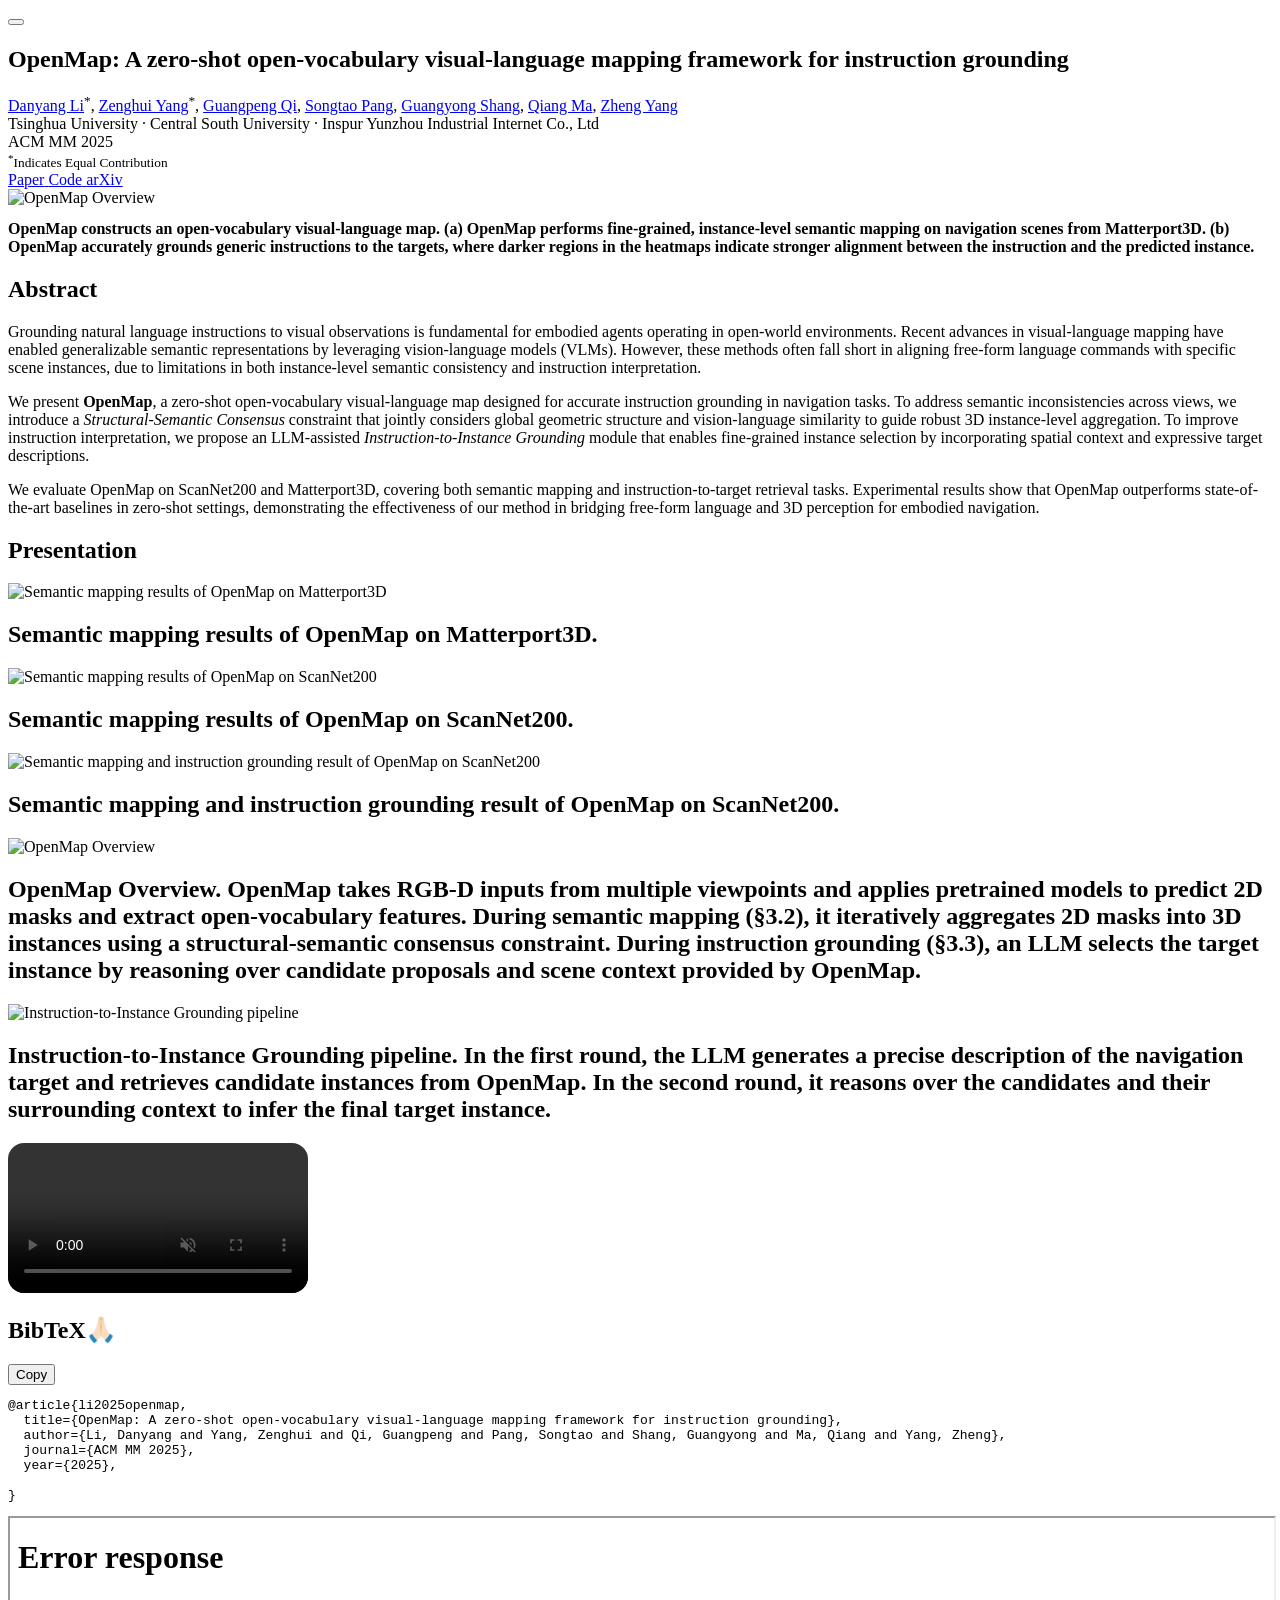
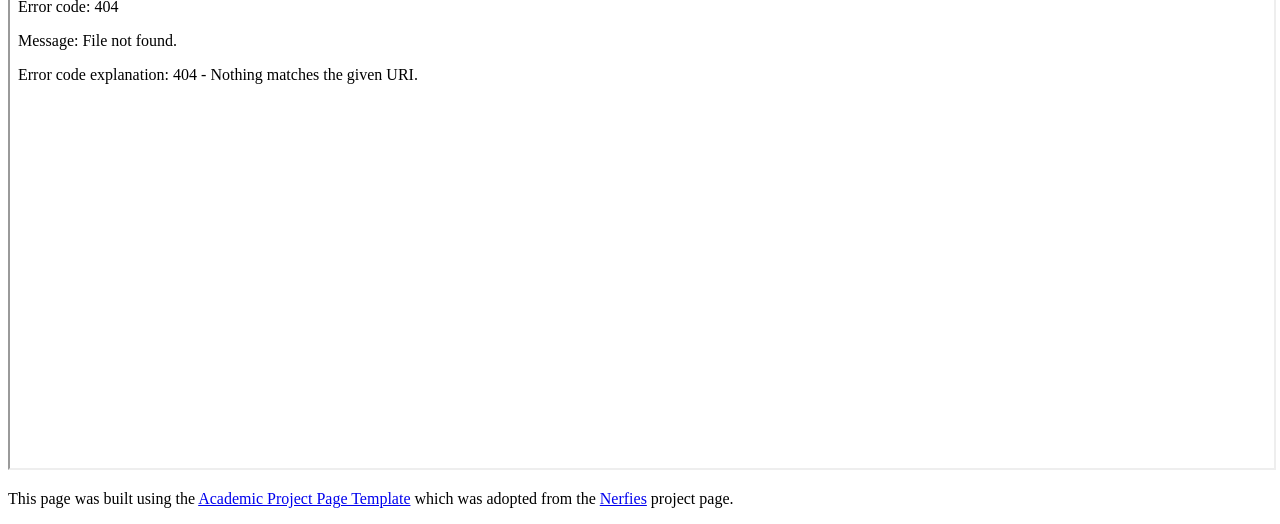
==== index.html @ 3f7e37b2 "alter corresponding author" ====
<!DOCTYPE html>
<html lang="en">
<head>
  <meta charset="utf-8">
  <meta name="viewport" content="width=device-width, initial-scale=1">
  
  <!-- Primary Meta Tags -->
  <meta name="title" content="OpenMap: A zero-shot open-vocabulary visual-language mapping framework for instruction grounding">
  <meta name="description" content="OpenMap is a zero-shot open-vocabulary visual-language mapping framework that aligns free-form instructions to 3D scene instances for embodied navigation.">
  <meta name="keywords" content="open-vocabulary mapping, instruction grounding, vision-language models, 3D perception, semantic mapping, ScanNet, Matterport3D, zero-shot">
  <meta name="author" content="Danyang Li, Zenghui Yang, Guangpeng Qi, Songtao Pang, Guangyong Shang, Qiang Ma, Zheng Yang">
  <meta name="robots" content="index, follow">
  <meta name="language" content="English">
  
  <!-- Open Graph / Facebook -->
  <meta property="og:type" content="article">
  <meta property="og:site_name" content="OpenMap">
  <meta property="og:title" content="OpenMap: A zero-shot open-vocabulary visual-language mapping framework for instruction grounding">
  <meta property="og:description" content="OpenMap is a zero-shot open-vocabulary visual-language mapping framework that aligns free-form instructions to 3D scene instances for embodied navigation.">
  <meta property="og:url" content="https://arxiv.org/abs/2508.01723">
  <meta property="og:image" content="static/images/intro.png">
  <meta property="og:image:width" content="1200">
  <meta property="og:image:height" content="630">
  <meta property="og:image:alt" content="OpenMap - Research Preview">
  <meta property="article:published_time" content="2025-10-27T00:00:00.000Z">
  <meta property="article:author" content="Danyang Li, Zenghui Yang">
  <meta property="article:section" content="Research">
  <meta property="article:tag" content="open-vocabulary mapping">
  <meta property="article:tag" content="instruction grounding">

  <!-- Twitter -->
  <meta name="twitter:card" content="summary_large_image">
  <meta name="twitter:site" content="@">
  <meta name="twitter:creator" content="@">
  <meta name="twitter:title" content="OpenMap: A zero-shot open-vocabulary visual-language mapping framework for instruction grounding">
  <meta name="twitter:description" content="OpenMap is a zero-shot open-vocabulary visual-language mapping framework that aligns free-form instructions to 3D scene instances for embodied navigation.">
  <meta name="twitter:image" content="static/images/intro.png">
  <meta name="twitter:image:alt" content="OpenMap - Research Preview">

  <!-- Academic/Research Specific -->
  <meta name="citation_title" content="OpenMap: A zero-shot open-vocabulary visual-language mapping framework for instruction grounding">
  <meta name="citation_author" content="Li, Danyang">
  <meta name="citation_author" content="Yang, Zenghui">
  <meta name="citation_author" content="Qi, Guangpeng">
  <meta name="citation_author" content="Pang, Songtao">
  <meta name="citation_author" content="Shang, Guangyong">
  <meta name="citation_author" content="Ma, Qiang">
  <meta name="citation_author" content="Yang, Zheng">
  <meta name="citation_publication_date" content="2025">
  <meta name="citation_conference_title" content="ACM MM 2025">
  <meta name="citation_pdf_url" content="https://arxiv.org/pdf/2508.01723.pdf">
  
  <!-- Additional SEO -->
  <meta name="theme-color" content="#2563eb">
  <meta name="msapplication-TileColor" content="#2563eb">
  <meta name="apple-mobile-web-app-capable" content="yes">
  <meta name="apple-mobile-web-app-status-bar-style" content="default">
  
  <!-- Preconnect for performance -->
  <link rel="preconnect" href="https://fonts.googleapis.com">
  <link rel="preconnect" href="https://fonts.gstatic.com" crossorigin>
  <link rel="preconnect" href="https://ajax.googleapis.com">
  <link rel="preconnect" href="https://documentcloud.adobe.com">
  <link rel="preconnect" href="https://cdn.jsdelivr.net">


  <title>OpenMap: A zero-shot open-vocabulary visual-language mapping framework for instruction grounding | Academic Research</title>
  
  <!-- Favicon and App Icons -->
  <link rel="icon" type="image/x-icon" href="static/images/favicon.ico">
  <link rel="apple-touch-icon" href="static/images/favicon.ico">
  
  <!-- Critical CSS - Load synchronously -->
  <link rel="stylesheet" href="static/css/bulma.min.css">
  <link rel="stylesheet" href="static/css/index.css">
  
  <!-- Non-critical CSS - Load asynchronously -->
  <link rel="preload" href="static/css/bulma-carousel.min.css" as="style" onload="this.onload=null;this.rel='stylesheet'">
  <link rel="preload" href="static/css/bulma-slider.min.css" as="style" onload="this.onload=null;this.rel='stylesheet'">
  <link rel="preload" href="static/css/fontawesome.all.min.css" as="style" onload="this.onload=null;this.rel='stylesheet'">
  <link rel="preload" href="https://cdn.jsdelivr.net/gh/jpswalsh/academicons@1/css/academicons.min.css" as="style" onload="this.onload=null;this.rel='stylesheet'">
  
  <!-- Fallback for browsers that don't support preload -->
  <noscript>
    <link rel="stylesheet" href="static/css/bulma-carousel.min.css">
    <link rel="stylesheet" href="static/css/bulma-slider.min.css">
    <link rel="stylesheet" href="static/css/fontawesome.all.min.css">
    <link rel="stylesheet" href="https://cdn.jsdelivr.net/gh/jpswalsh/academicons@1/css/academicons.min.css">
  </noscript>
  
  <!-- Fonts - Optimized loading -->
  <link href="https://fonts.googleapis.com/css2?family=Inter:wght@400;500;600;700;800&display=swap" rel="stylesheet">
  
  <!-- Defer non-critical JavaScript -->
  <script defer src="https://ajax.googleapis.com/ajax/libs/jquery/3.5.1/jquery.min.js"></script>
  <script defer src="https://documentcloud.adobe.com/view-sdk/main.js"></script>
  <script defer src="static/js/fontawesome.all.min.js"></script>
  <script defer src="static/js/bulma-carousel.min.js"></script>
  <script defer src="static/js/bulma-slider.min.js"></script>
  <script defer src="static/js/index.js"></script>
  
  <!-- Structured Data for Academic Papers -->
  <script type="application/ld+json">
  {
    "@context": "https://schema.org",
    "@type": "ScholarlyArticle",
    "headline": "OpenMap: A zero-shot open-vocabulary visual-language mapping framework for instruction grounding",
    "description": "OpenMap is a zero-shot open-vocabulary visual-language mapping framework that aligns free-form instructions to 3D scene instances for embodied navigation.",
    "author": [
      {
        "@type": "Person",
        "name": "Danyang Li",
        "affiliation": {
          "@type": "Organization",
          "name": "School of Software, Tsinghua University"
        }
      },
      {
        "@type": "Person",
        "name": "Zenghui Yang",
        "affiliation": {
          "@type": "Organization",
          "name": "School of Computer Science and Engineering, Central South University"
        }
      },
      {
        "@type": "Person",
        "name": "Guangpeng Qi",
        "affiliation": {
          "@type": "Organization",
          "name": "Inspur Yunzhou Industrial Internet Co., Ltd"
        }
      },
      {
        "@type": "Person",
        "name": "Songtao Pang",
        "affiliation": {
          "@type": "Organization",
          "name": "Inspur Yunzhou Industrial Internet Co., Ltd"
        }
      },
      {
        "@type": "Person",
        "name": "Guangyong Shang",
        "affiliation": {
          "@type": "Organization",
          "name": "Inspur Yunzhou Industrial Internet Co., Ltd"
        }
      },
      {
        "@type": "Person",
        "name": "Qiang Ma",
        "affiliation": {
          "@type": "Organization",
          "name": "Tsinghua University"
        }
      },
      {
        "@type": "Person",
        "name": "Zheng Yang",
        "affiliation": {
          "@type": "Organization",
          "name": "School of Software, Tsinghua University"
        }
      }
    ],
    "datePublished": "2025-10-27",
    "publisher": {
      "@type": "Organization",
      "name": "ACM MM 2025"
    },
    "url": "https://arxiv.org/abs/2508.01723",
    "image": "static/images/intro.png",
    "keywords": ["open-vocabulary mapping", "instruction grounding", "vision-language models", "3D perception", "semantic mapping", "ScanNet", "Matterport3D", "zero-shot"],
    "abstract": "Grounding natural language instructions to visual observations is fundamental for embodied agents operating in open-world environments. Recent advances in visual-language mapping have enabled generalizable semantic representations by leveraging vision-language models (VLMs). However, these methods often fall short in aligning free-form language commands with specific scene instances, due to limitations in both instance-level semantic consistency and instruction interpretation. We present OpenMap, a zero-shot open-vocabulary visual-language map designed for accurate instruction grounding in navigation tasks. To address semantic inconsistencies across views, we introduce a Structural-Semantic Consensus constraint that jointly considers global geometric structure and vision-language similarity to guide robust 3D instance-level aggregation. To improve instruction interpretation, we propose an LLM-assisted Instruction-to-Instance Grounding module that enables fine-grained instance selection by incorporating spatial context and expressive target descriptions. We evaluate OpenMap on ScanNet200 and Matterport3D, covering both semantic mapping and instruction-to-target retrieval tasks. Experimental results show that OpenMap outperforms state-of-the-art baselines in zero-shot settings, demonstrating the effectiveness of our method in bridging free-form language and 3D perception for embodied navigation.",
    "citation": "Li, D.; Yang, Z.; Qi, G.; Pang, S.; Shang, G.; Ma, Q.; Yang, Z. OpenMap: A zero-shot open-vocabulary visual-language mapping framework for instruction grounding. arXiv:2508.01723, 2025.",
    "isAccessibleForFree": true,
    "license": "https://creativecommons.org/licenses/by/4.0/",
    "mainEntity": {
      "@type": "WebPage",
      "@id": "https://github.com/openmap-project/openmap"
    },
    "about": [
      {
        "@type": "Thing",
        "name": "Instruction Grounding"
      },
      {
        "@type": "Thing", 
        "name": "Open-Vocabulary Mapping"
      }
    ]
  }
  </script>
  
  <!-- Website/Organization Structured Data -->
  <script type="application/ld+json">
  {
    "@context": "https://schema.org",
    "@type": "Organization",
    "name": "INSTITUTION_OR_LAB_NAME",
    "url": "https://YOUR_INSTITUTION_WEBSITE.com",
    "logo": "https://YOUR_DOMAIN.com/static/images/favicon.ico",
    "sameAs": [
      "https://twitter.com/YOUR_TWITTER_HANDLE",
      "https://github.com/YOUR_GITHUB_USERNAME"
    ]
  }
  </script>
</head>
<body>


  <!-- Scroll to Top Button -->
  <button class="scroll-to-top" onclick="scrollToTop()" title="Scroll to top" aria-label="Scroll to top">
    <i class="fas fa-chevron-up"></i>
  </button>


  <main id="main-content">
  <section class="hero">
    <div class="hero-body info-part">
      <div class="container is-max-desktop">
        <div class="columns is-centered">
          <div class="column has-text-centered">
            <!-- Paper title -->
            <h1 class="title is-1 publication-title">OpenMap: A zero-shot open-vocabulary visual-language mapping framework for instruction grounding</h1>
            <div class="is-size-5 publication-authors">
              <!-- Authors -->
              <span class="author-block"><a href="mailto:lidanyang1919@gmail.com" target="_blank">Danyang Li</a><sup>*</sup>,</span>
              <span class="author-block"><a href="mailto:zenghuiyang36@gmail.com" target="_blank">Zenghui Yang</a><sup>*</sup>,</span>
              <span class="author-block"><a href="mailto:qigp@inspur.com" target="_blank">Guangpeng Qi</a>,</span>
              <span class="author-block"><a href="mailto:pangst@inspur.com" target="_blank">Songtao Pang</a>,</span>
              <span class="author-block"><a href="mailto:shangguangyong@inspur.com" target="_blank">Guangyong Shang</a>,</span>
              <span class="author-block"><a href="mailto:tsinghuamq@gmail.com" target="_blank">Qiang Ma</a>,</span>
              <span class="author-block"><a href="mailto:hmilyyz@gmail.com" target="_blank">Zheng Yang</a></span>
                  </div>

                  <div class="is-size-5 publication-authors">
                    <!-- Affiliations and notes -->
                    <span class="author-block Affiliation">Tsinghua University · Central South University · Inspur Yunzhou Industrial Internet Co., Ltd<br>ACM MM 2025</span>
                    <span class="eql-cntrb"><small><br><sup>*</sup>Indicates Equal Contribution</small></span>
                  </div>

                  <div class="column has-text-centered">
                    <div class="publication-links">
                      <span class="link-block">
                        <a href="https://arxiv.org/pdf/2508.01723.pdf" target="_blank"
                        class="external-link button is-normal is-rounded is-dark">
                        <span class="icon">
                          <i class="fas fa-file-pdf"></i>
                        </span>
                        <span>Paper</span>
                      </a>
                    </span>
                    <!-- 
                    <span class="link-block">
                      <a href="static/pdfs/supplementary_material.pdf" target="_blank"
                      class="external-link button is-normal is-rounded is-dark">
                      <span class="icon">
                        <i class="fas fa-file-pdf"></i>
                      </span>
                      <span>Supplementary</span>
                    </a>
                  </span> 
                  -->

                  <span class="link-block">
                    <a href="https://github.com/openmap-project/openmap" target="_blank"
                    class="external-link button is-normal is-rounded is-dark">
                    <span class="icon">
                      <i class="fab fa-github"></i>
                    </span>
                    <span>Code</span>
                  </a>
                </span>

                <span class="link-block">
                  <a href="https://arxiv.org/abs/2508.01723" target="_blank"
                  class="external-link button is-normal is-rounded is-dark">
                  <span class="icon">
                    <i class="ai ai-arxiv"></i>
                  </span>
                  <span>arXiv</span>
                </a>
              </span>
            </div>
          </div>
        </div>
      </div>
    </div>
  </div>
</section>


<!-- Teaser image-->
<section class="hero teaser">
  <div class="container is-max-desktop">
    <div class="hero-body">
      <img src="static/images/intro.png" alt="OpenMap Overview" >
      <h2 class="subtitle" style="font-size:16px; font-weight: 800px;">
        <strong>OpenMap constructs an open-vocabulary visual-language map.</strong> (a) OpenMap performs fine-grained, instance-level semantic mapping on navigation scenes from Matterport3D. (b) OpenMap accurately grounds generic instructions to the targets, where darker regions in the heatmaps indicate stronger alignment between the instruction and the predicted instance.
      </h2>
    </div>
  </div>
</section>
<!-- End teaser image -->

<!-- Paper abstract -->
<section class="section hero is-light">
  <div class="container is-max-desktop">
    <div class="columns is-centered has-text-centered">
      <div class="column is-four-fifths">
        <h2 class="title is-3">Abstract</h2>
        <div class="content has-text-justified">
          <p>
            Grounding natural language instructions to visual observations is fundamental for embodied agents operating in open-world environments. Recent advances in visual-language mapping have enabled generalizable semantic representations by leveraging vision-language models (VLMs). However, these methods often fall short in aligning free-form language commands with specific scene instances, due to limitations in both instance-level semantic consistency and instruction interpretation.
          </p>
          <p>
            We present <strong>OpenMap</strong>, a zero-shot open-vocabulary visual-language map designed for accurate instruction grounding in navigation tasks. To address semantic inconsistencies across views, we introduce a <em>Structural-Semantic Consensus</em> constraint that jointly considers global geometric structure and vision-language similarity to guide robust 3D instance-level aggregation. To improve instruction interpretation, we propose an LLM-assisted <em>Instruction-to-Instance Grounding</em> module that enables fine-grained instance selection by incorporating spatial context and expressive target descriptions.
          </p>
          <p>
            We evaluate OpenMap on ScanNet200 and Matterport3D, covering both semantic mapping and instruction-to-target retrieval tasks. Experimental results show that OpenMap outperforms state-of-the-art baselines in zero-shot settings, demonstrating the effectiveness of our method in bridging free-form language and 3D perception for embodied navigation.
          </p>
        </div>
      </div>
    </div>
  </div>
</section>
<!-- End paper abstract -->



<!-- Image carousel -->
<section class="hero is-small ">
  <div class="hero-body">
    <div class="container">
      <!-- <h2 class="title is-3 has-text-centered">Presentation</h2> -->
      <h2 class="title is-3 has-text-centered">Presentation</h2>
      <div id="results-carousel" class="carousel results-carousel">
       <div class="item">
        <img src="static/images/result-matterport3d.png" alt="Semantic mapping results of OpenMap on Matterport3D" loading="lazy"/>
        <h2 class="subtitle has-text-centered">
          Semantic mapping results of OpenMap on Matterport3D.
        </h2>
      </div>
      <div class="item">
        <img src="static/images/result-scannet.png" alt="Semantic mapping results of OpenMap on ScanNet200" loading="lazy"/>
        <h2 class="subtitle has-text-centered">
          Semantic mapping results of OpenMap on ScanNet200.
        </h2>
      </div>
      <div class="item">
        <img src="static/images/retrival_ScanNet.png" alt="Semantic mapping and instruction grounding result of OpenMap on ScanNet200" loading="lazy"/>
        <h2 class="subtitle has-text-centered">
          Semantic mapping and instruction grounding result of OpenMap on ScanNet200.
        </h2>
     </div>
     <div class="item">
      <img src="static/images/Mapping.png" alt="OpenMap Overview" loading="lazy"/>
      <h2 class="subtitle has-text-centered">
        OpenMap Overview. OpenMap takes RGB-D inputs from multiple viewpoints and applies pretrained models to predict 2D masks and extract open-vocabulary features. During semantic mapping (§3.2), it iteratively aggregates 2D masks into 3D instances using a structural-semantic consensus constraint. During instruction grounding (§3.3), an LLM selects the target instance by reasoning over candidate proposals and scene context provided by OpenMap.
      </h2>
    </div>
    <div class="item">
      <img src="static/images/LLM.png" alt="Instruction-to-Instance Grounding pipeline" loading="lazy"/>
      <h2 class="subtitle has-text-centered">
        Instruction-to-Instance Grounding pipeline. In the first round, the LLM generates a precise description of the navigation target and retrieves candidate instances from OpenMap. In the second round, it reasons over the candidates and their surrounding context to infer the final target instance.
      </h2>
    </div>
  </div>
</div>
</div>
</section>
<!-- End image carousel -->


<!-- Demo video -->
<section class="hero is-small is-light">
  <div class="hero-body">
    <div class="container">
      <!-- Paper video. -->
      
      <div class="columns is-centered has-text-centered">
        <div class="column is-four-fifths">
          
          <div class="publication-video">
            <video poster="" id="tree" autoplay controls muted loop height="100%" style="border-radius: 16px;" preload="metadata">
              <source src="static/videos/demo.mp4" type="video/mp4">
              Your browser does not support the video tag.
            </video>
          </div>
        </div>
      </div>
    </div>
  </div>
</section>
<!-- End demo video -->




<!--BibTex citation -->
  <section class="section" id="BibTeX">
    <div class="container is-max-desktop content">
      <div class="bibtex-header">
        <h2 class="title">BibTeX🙏🏻</h2>
        <button class="copy-bibtex-btn" onclick="copyBibTeX()" title="Copy BibTeX to clipboard">
          <i class="fas fa-copy"></i>
          <span class="copy-text">Copy</span>
        </button>
      </div>
      <pre id="bibtex-code"><code>@article{li2025openmap,
  title={OpenMap: A zero-shot open-vocabulary visual-language mapping framework for instruction grounding},
  author={Li, Danyang and Yang, Zenghui and Qi, Guangpeng and Pang, Songtao and Shang, Guangyong and Ma, Qiang and Yang, Zheng},
  journal={ACM MM 2025},
  year={2025},
  <!-- url={https://github.com/openmap-project/openmap} -->
}</code></pre>
    </div>
</section>
<!--End BibTex citation -->

<!-- Paper poster -->
<section class="hero is-small is-light">
  <div class="hero-body">
    <div class="container">
      <!-- <h2 class="title">Poster</h2> -->

      <!-- TODO: Replace with your poster PDF -->
      <iframe  src="static/pdfs/OpenMap.pdf" width="100%" height="550">
          </iframe>
        
      </div>
    </div>
  </section>
<!--End paper poster -->

  <footer class="footer">
  <div class="container">
    <div class="columns is-centered">
      <div class="column is-8">
        <div class="content has-text-centered" style="font-family: Noto Sans;">

          <p>
            This page was built using the <a href="https://github.com/eliahuhorwitz/Academic-project-page-template" target="_blank">Academic Project Page Template</a> which was adopted from the <a href="https://nerfies.github.io" target="_blank">Nerfies</a> project page.
          </p>

        </div>
      </div>
    </div>
  </div>
</footer>

<!-- Statcounter tracking code -->
  
<!-- You can add a tracker to track page visits by creating an account at statcounter.com -->

    <!-- End of Statcounter Code -->

  </body>
  </html>
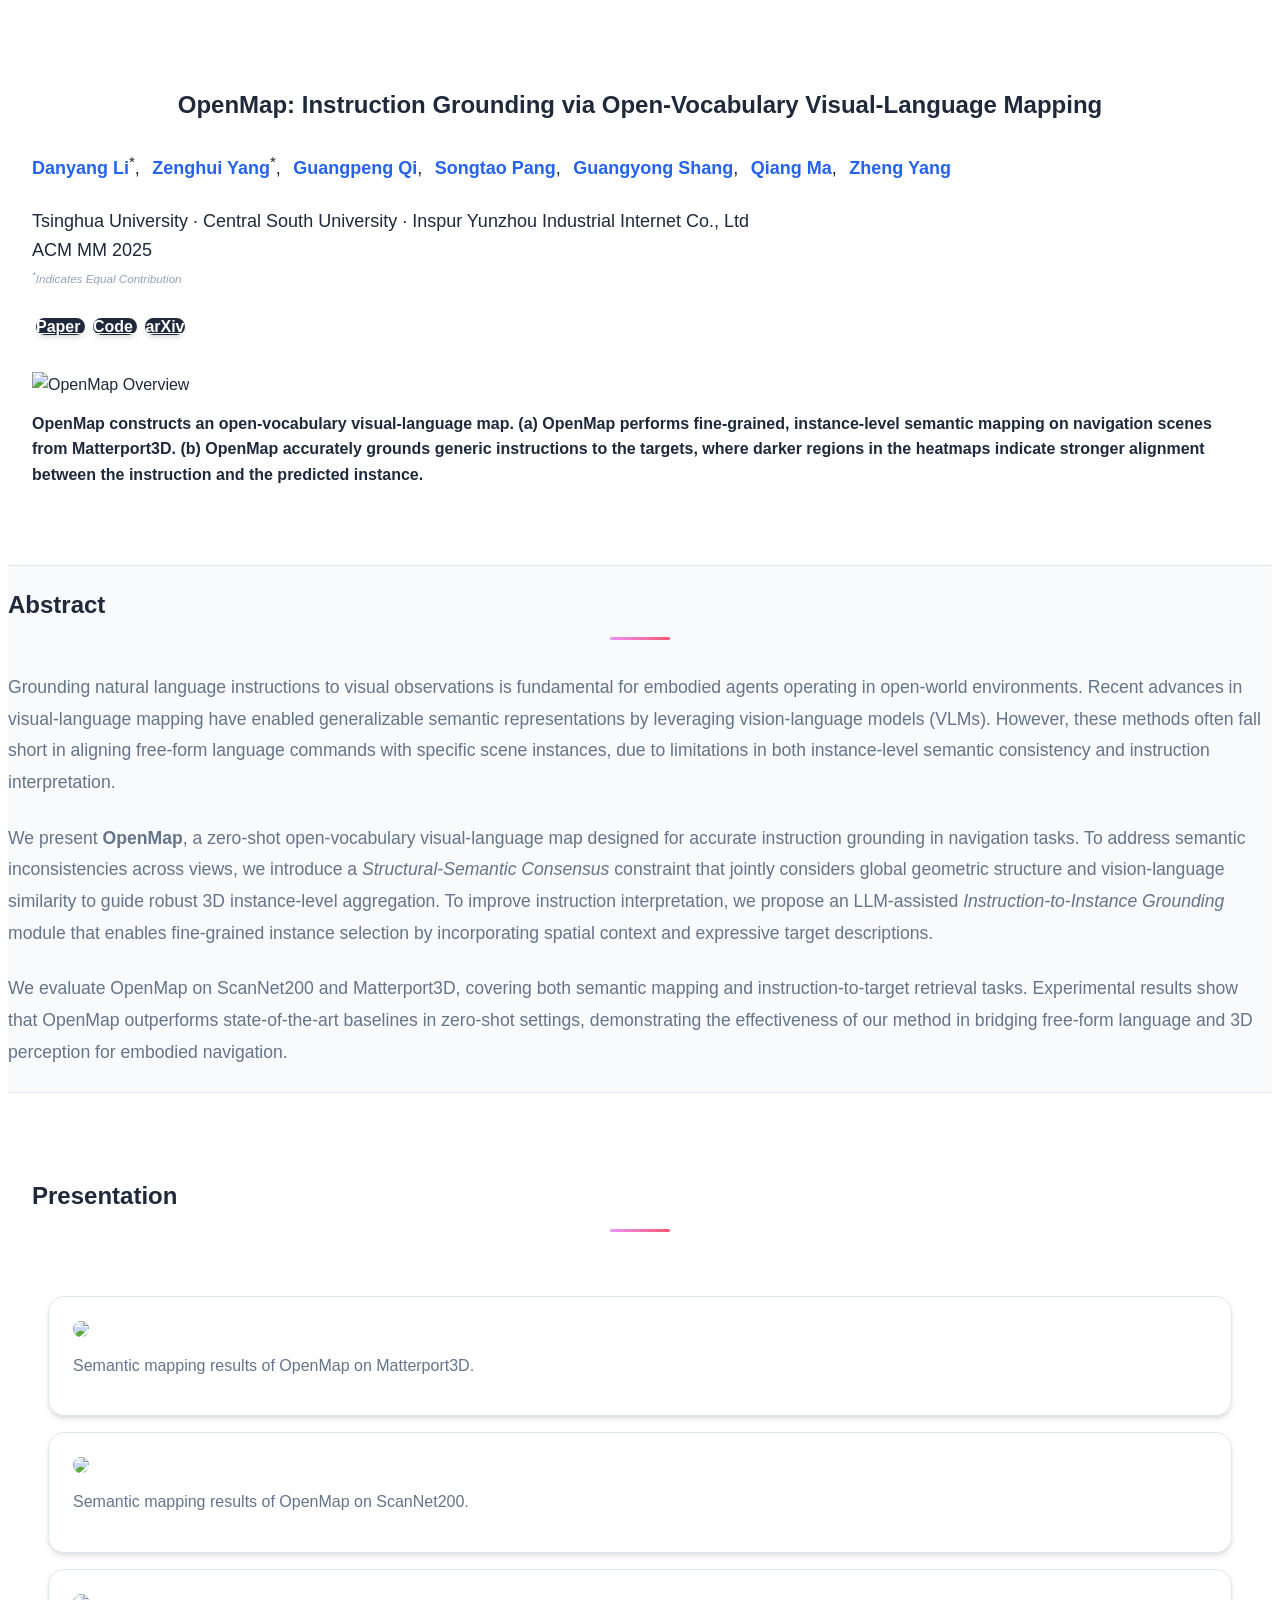
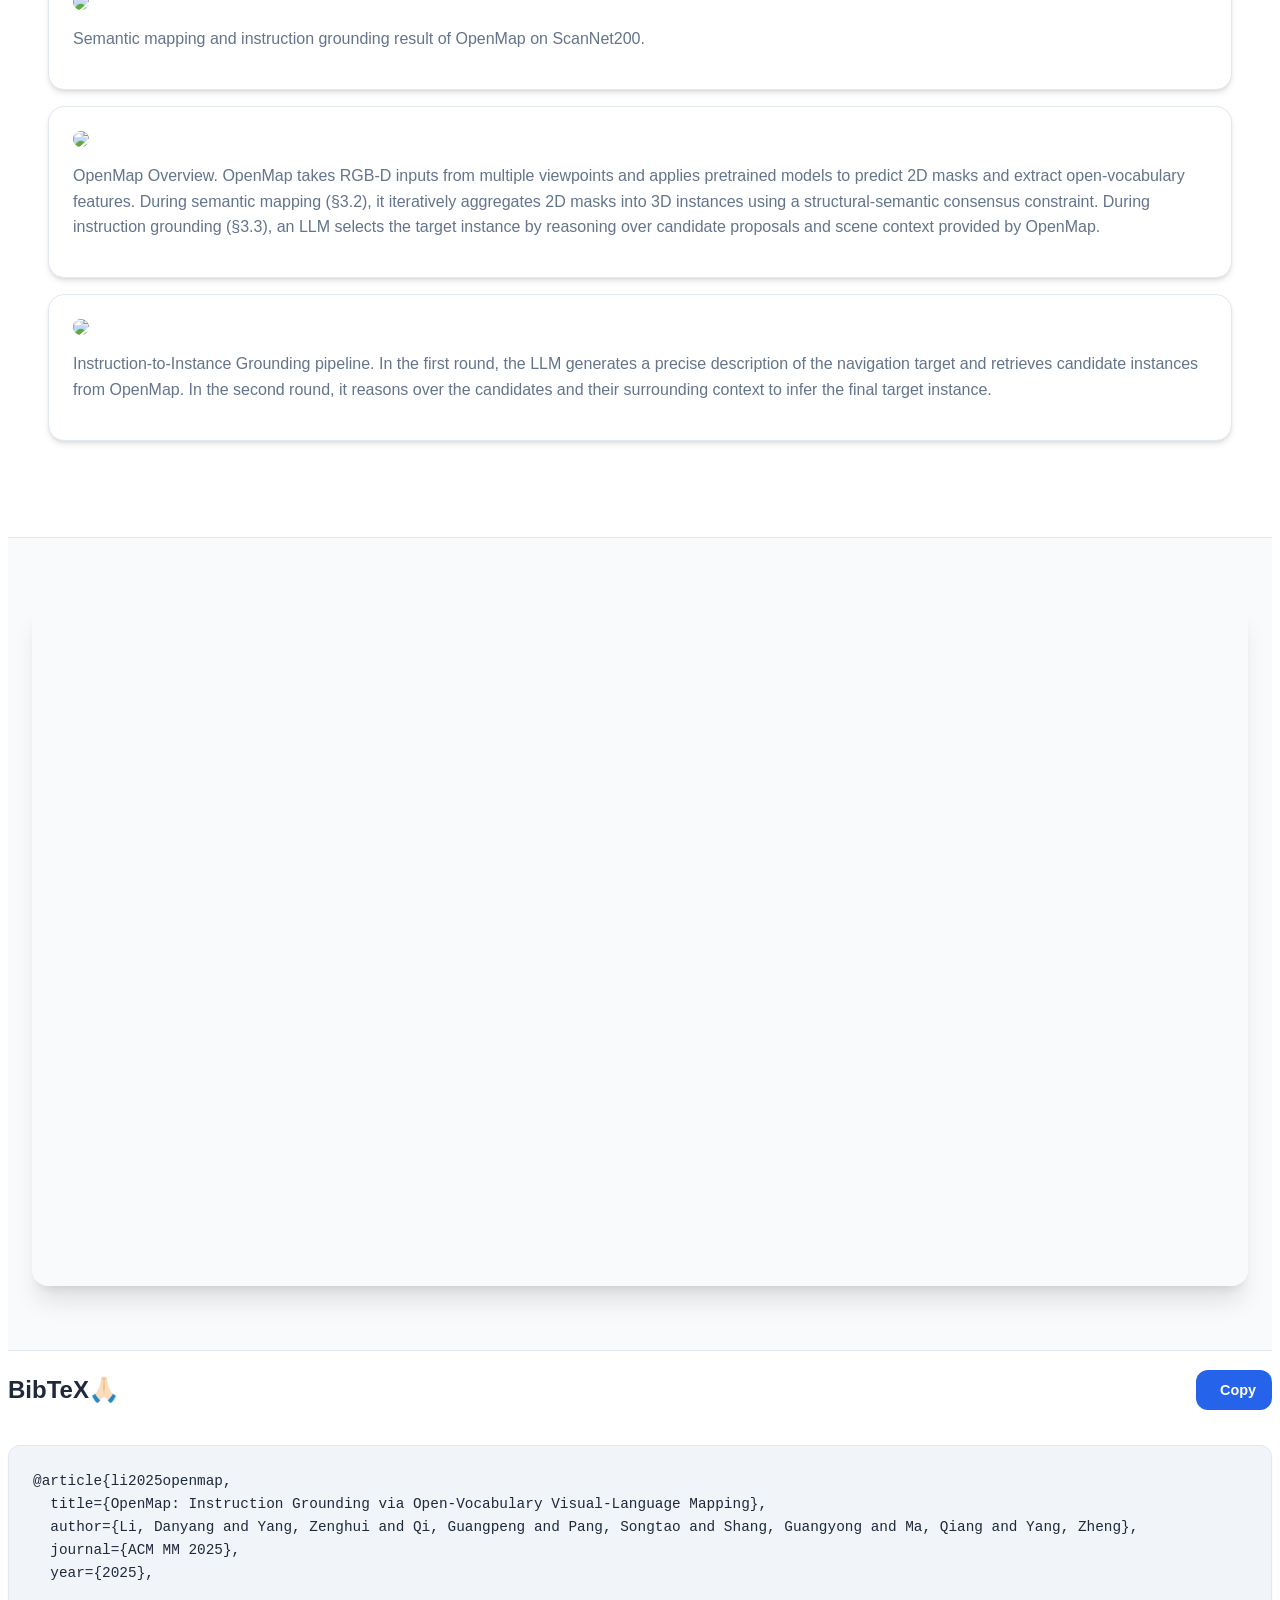
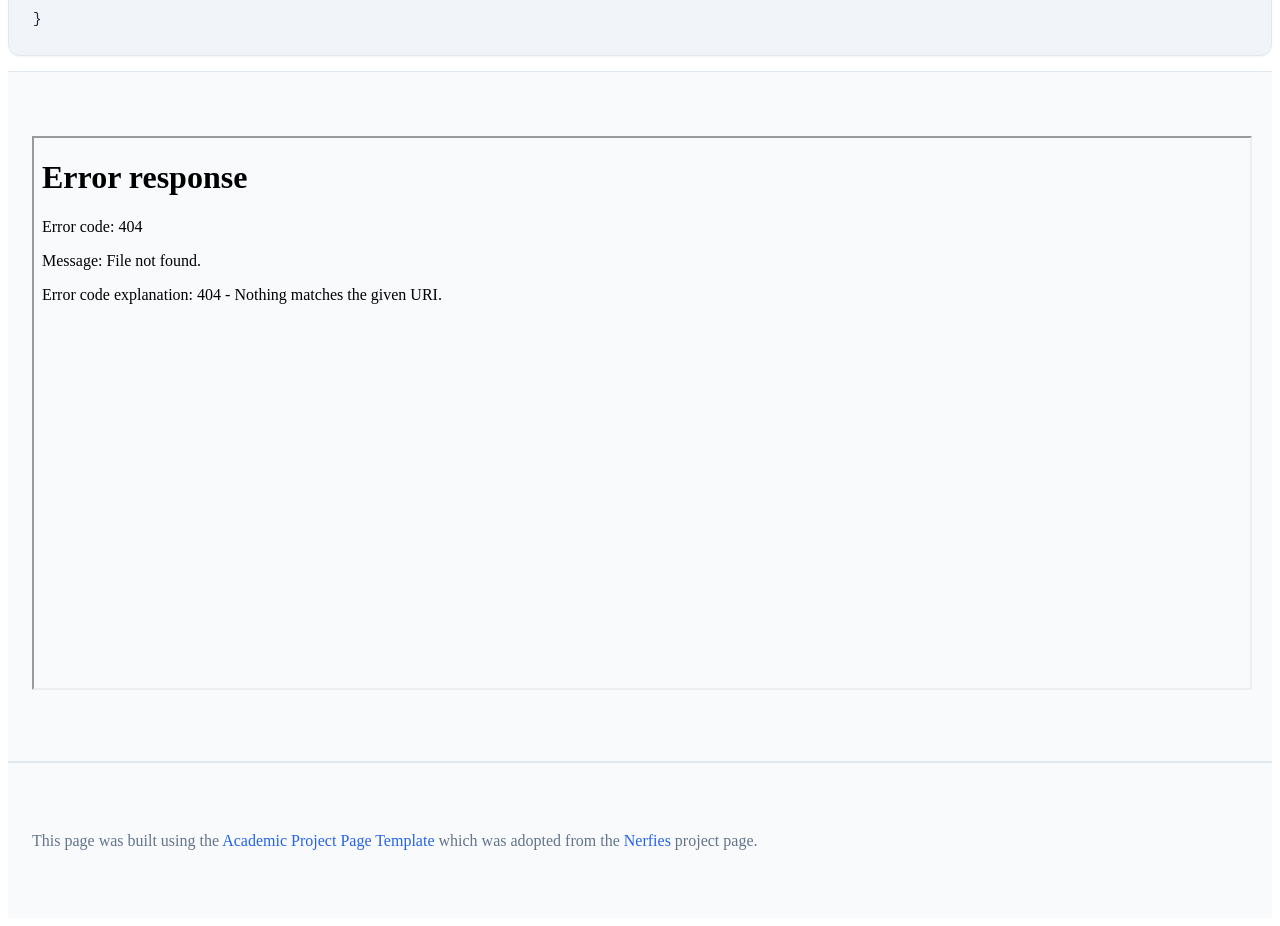
==== commit d7ecd01a: "alter title" ====
--- a/index.html
+++ b/index.html
@@ -5,7 +5,7 @@
   <meta name="viewport" content="width=device-width, initial-scale=1">
   
   <!-- Primary Meta Tags -->
-  <meta name="title" content="OpenMap: A zero-shot open-vocabulary visual-language mapping framework for instruction grounding">
+  <meta name="title" content="OpenMap: Instruction Grounding via Open-Vocabulary Visual-Language Mapping">
   <meta name="description" content="OpenMap is a zero-shot open-vocabulary visual-language mapping framework that aligns free-form instructions to 3D scene instances for embodied navigation.">
   <meta name="keywords" content="open-vocabulary mapping, instruction grounding, vision-language models, 3D perception, semantic mapping, ScanNet, Matterport3D, zero-shot">
   <meta name="author" content="Danyang Li, Zenghui Yang, Guangpeng Qi, Songtao Pang, Guangyong Shang, Qiang Ma, Zheng Yang">
@@ -15,7 +15,7 @@
   <!-- Open Graph / Facebook -->
   <meta property="og:type" content="article">
   <meta property="og:site_name" content="OpenMap">
-  <meta property="og:title" content="OpenMap: A zero-shot open-vocabulary visual-language mapping framework for instruction grounding">
+  <meta property="og:title" content="OpenMap: Instruction Grounding via Open-Vocabulary Visual-Language Mapping">
   <meta property="og:description" content="OpenMap is a zero-shot open-vocabulary visual-language mapping framework that aligns free-form instructions to 3D scene instances for embodied navigation.">
   <meta property="og:url" content="https://arxiv.org/abs/2508.01723">
   <meta property="og:image" content="static/images/intro.png">
@@ -32,13 +32,13 @@
   <meta name="twitter:card" content="summary_large_image">
   <meta name="twitter:site" content="@">
   <meta name="twitter:creator" content="@">
-  <meta name="twitter:title" content="OpenMap: A zero-shot open-vocabulary visual-language mapping framework for instruction grounding">
+  <meta name="twitter:title" content="OpenMap: Instruction Grounding via Open-Vocabulary Visual-Language Mapping">
   <meta name="twitter:description" content="OpenMap is a zero-shot open-vocabulary visual-language mapping framework that aligns free-form instructions to 3D scene instances for embodied navigation.">
   <meta name="twitter:image" content="static/images/intro.png">
   <meta name="twitter:image:alt" content="OpenMap - Research Preview">
 
   <!-- Academic/Research Specific -->
-  <meta name="citation_title" content="OpenMap: A zero-shot open-vocabulary visual-language mapping framework for instruction grounding">
+  <meta name="citation_title" content="OpenMap: Instruction Grounding via Open-Vocabulary Visual-Language Mapping">
   <meta name="citation_author" content="Li, Danyang">
   <meta name="citation_author" content="Yang, Zenghui">
   <meta name="citation_author" content="Qi, Guangpeng">
@@ -64,7 +64,7 @@
   <link rel="preconnect" href="https://cdn.jsdelivr.net">
 
 
-  <title>OpenMap: A zero-shot open-vocabulary visual-language mapping framework for instruction grounding | Academic Research</title>
+  <title>OpenMap: Instruction Grounding via Open-Vocabulary Visual-Language Mapping | Academic Research</title>
   
   <!-- Favicon and App Icons -->
   <link rel="icon" type="image/x-icon" href="static/images/favicon.ico">
@@ -104,7 +104,7 @@
   {
     "@context": "https://schema.org",
     "@type": "ScholarlyArticle",
-    "headline": "OpenMap: A zero-shot open-vocabulary visual-language mapping framework for instruction grounding",
+    "headline": "OpenMap: Instruction Grounding via Open-Vocabulary Visual-Language Mapping",
     "description": "OpenMap is a zero-shot open-vocabulary visual-language mapping framework that aligns free-form instructions to 3D scene instances for embodied navigation.",
     "author": [
       {
@@ -173,7 +173,7 @@
     "image": "static/images/intro.png",
     "keywords": ["open-vocabulary mapping", "instruction grounding", "vision-language models", "3D perception", "semantic mapping", "ScanNet", "Matterport3D", "zero-shot"],
     "abstract": "Grounding natural language instructions to visual observations is fundamental for embodied agents operating in open-world environments. Recent advances in visual-language mapping have enabled generalizable semantic representations by leveraging vision-language models (VLMs). However, these methods often fall short in aligning free-form language commands with specific scene instances, due to limitations in both instance-level semantic consistency and instruction interpretation. We present OpenMap, a zero-shot open-vocabulary visual-language map designed for accurate instruction grounding in navigation tasks. To address semantic inconsistencies across views, we introduce a Structural-Semantic Consensus constraint that jointly considers global geometric structure and vision-language similarity to guide robust 3D instance-level aggregation. To improve instruction interpretation, we propose an LLM-assisted Instruction-to-Instance Grounding module that enables fine-grained instance selection by incorporating spatial context and expressive target descriptions. We evaluate OpenMap on ScanNet200 and Matterport3D, covering both semantic mapping and instruction-to-target retrieval tasks. Experimental results show that OpenMap outperforms state-of-the-art baselines in zero-shot settings, demonstrating the effectiveness of our method in bridging free-form language and 3D perception for embodied navigation.",
-    "citation": "Li, D.; Yang, Z.; Qi, G.; Pang, S.; Shang, G.; Ma, Q.; Yang, Z. OpenMap: A zero-shot open-vocabulary visual-language mapping framework for instruction grounding. arXiv:2508.01723, 2025.",
+    "citation": "Li, D.; Yang, Z.; Qi, G.; Pang, S.; Shang, G.; Ma, Q.; Yang, Z. OpenMap: Instruction Grounding via Open-Vocabulary Visual-Language Mapping. arXiv:2508.01723, 2025.",
     "isAccessibleForFree": true,
     "license": "https://creativecommons.org/licenses/by/4.0/",
     "mainEntity": {
@@ -224,7 +224,7 @@
         <div class="columns is-centered">
           <div class="column has-text-centered">
             <!-- Paper title -->
-            <h1 class="title is-1 publication-title">OpenMap: A zero-shot open-vocabulary visual-language mapping framework for instruction grounding</h1>
+            <h1 class="title is-1 publication-title">OpenMap: Instruction Grounding via Open-Vocabulary Visual-Language Mapping</h1>
             <div class="is-size-5 publication-authors">
               <!-- Authors -->
               <span class="author-block"><a href="mailto:lidanyang1919@gmail.com" target="_blank">Danyang Li</a><sup>*</sup>,</span>
@@ -411,7 +411,7 @@
         </button>
       </div>
       <pre id="bibtex-code"><code>@article{li2025openmap,
-  title={OpenMap: A zero-shot open-vocabulary visual-language mapping framework for instruction grounding},
+  title={OpenMap: Instruction Grounding via Open-Vocabulary Visual-Language Mapping},
   author={Li, Danyang and Yang, Zenghui and Qi, Guangpeng and Pang, Songtao and Shang, Guangyong and Ma, Qiang and Yang, Zheng},
   journal={ACM MM 2025},
   year={2025},
--- a/static/css/index.css
+++ b/static/css/index.css
@@ -0,0 +1,790 @@
+/* Modern CSS Variables for consistent theming */
+:root {
+  --primary-color: #2563eb;
+  --primary-hover: #1d4ed8;
+  --secondary-color: #64748b;
+  --accent-color: #0ea5e9;
+  --text-primary: #1e293b;
+  --text-secondary: #64748b;
+  --text-light: #94a3b8;
+  --background-primary: #ffffff;
+  --background-secondary: #f8fafc;
+  --background-accent: #f1f5f9;
+  --border-color: #e2e8f0;
+  --shadow-sm: 0 1px 2px 0 rgb(0 0 0 / 0.05);
+  --shadow-md: 0 4px 6px -1px rgb(0 0 0 / 0.1), 0 2px 4px -2px rgb(0 0 0 / 0.1);
+  --shadow-lg: 0 10px 15px -3px rgb(0 0 0 / 0.1), 0 4px 6px -4px rgb(0 0 0 / 0.1);
+  --shadow-xl: 0 20px 25px -5px rgb(0 0 0 / 0.1), 0 8px 10px -6px rgb(0 0 0 / 0.1);
+  --gradient-primary: linear-gradient(135deg, #667eea 0%, #764ba2 100%);
+  --gradient-accent: linear-gradient(135deg, #f093fb 0%, #f5576c 100%);
+  --gradient-subtle: linear-gradient(135deg, #ffecd2 0%, #fcb69f 100%);
+  --border-radius: 12px;
+  --border-radius-lg: 16px;
+  --transition: all 0.3s cubic-bezier(0.4, 0, 0.2, 1);
+}
+
+/* Smooth scrolling for better UX */
+html {
+  scroll-behavior: smooth;
+}
+
+body {
+  font-family: 'Google Sans', 'Segoe UI', -apple-system, BlinkMacSystemFont, sans-serif;
+  color: var(--text-primary);
+  line-height: 1.6;
+  font-size: 16px;
+  background-color: var(--background-primary);
+  -webkit-font-smoothing: antialiased;
+  -moz-osx-font-smoothing: grayscale;
+}
+
+
+/* Modern Button Styles */
+.button {
+  border-radius: var(--border-radius) !important;
+  font-weight: 600 !important;
+  transition: var(--transition) !important;
+  border: 2px solid transparent !important;
+  position: relative;
+  overflow: hidden;
+}
+
+.button.is-dark {
+  background: var(--text-primary) !important;
+  border: none !important;
+  color: white !important;
+  box-shadow: var(--shadow-md);
+}
+
+.button.is-dark:hover {
+  transform: translateY(-2px);
+  box-shadow: var(--shadow-lg);
+  background: var(--primary-color) !important;
+}
+
+.button.is-dark:active {
+  transform: translateY(0);
+  box-shadow: var(--shadow-md);
+}
+
+.footer .icon-link {
+    font-size: 25px;
+    color: var(--text-secondary);
+    transition: var(--transition);
+}
+
+.footer .icon-link:hover {
+    color: var(--primary-color);
+    transform: translateY(-2px);
+}
+
+.link-block a {
+    margin: 8px 4px;
+}
+
+.dnerf {
+  font-variant: small-caps;
+}
+
+
+/* Hero Section Modernization */
+.hero {
+  position: relative;
+  overflow: hidden;
+}
+
+.hero.is-light {
+  background: var(--background-secondary);
+  border-top: 1px solid var(--border-color);
+  border-bottom: 1px solid var(--border-color);
+}
+
+.hero-body {
+  padding: 4rem 1.5rem;
+}
+
+.container.is-max-desktop .hero-body {
+  padding-top: 0;
+}
+
+.info-part{
+  padding-bottom: 2rem;
+}
+
+.teaser .hero-body {
+  padding-top: 1 rem;
+  padding-bottom: 4rem;
+}
+
+.teaser {
+  font-family: 'Google Sans', sans-serif;
+}
+
+
+/* Publication Content Styling */
+.publication-title {
+    font-family: 'Inter', sans-serif !important;
+    font-weight: 800 !important;
+    color: var(--text-primary) !important;
+    margin-bottom: 2rem !important;
+    line-height: 1.1 !important;
+    /* Allow title to visually break out of the max-width container */
+    width: 90vw !important;
+    max-width: 90vw !important;
+    margin-left: calc(50% - 45vw) !important; /* center 80vw inside viewport */
+    text-align: center;
+}
+
+.publication-banner {
+  max-height: 70vh;
+  border-radius: var(--border-radius-lg);
+  overflow: hidden;
+  box-shadow: var(--shadow-xl);
+  margin: 2rem 0;
+}
+
+.publication-banner video {
+  position: relative;
+  left: auto;
+  top: auto;
+  transform: none;
+  object-fit: cover;
+  width: 100%;
+  height: 100%;
+  border-radius: var(--border-radius-lg);
+}
+
+.publication-header .hero-body {
+  padding: 6rem 1.5rem 4rem;
+}
+
+.publication-authors {
+    font-family: 'Inter', sans-serif !important;
+    font-weight: 500;
+    margin-bottom: 1.5rem;
+}
+
+.publication-venue {
+    color: var(--text-secondary);
+    width: fit-content;
+    font-weight: 600;
+    background: var(--background-accent);
+    padding: 0.5rem 1rem;
+    border-radius: var(--border-radius);
+    margin-top: 1rem;
+    display: inline-block;
+}
+
+.publication-awards {
+    color: #ef4444;
+    width: fit-content;
+    font-weight: 700;
+    background: linear-gradient(135deg, #fef2f2, #fee2e2);
+    padding: 0.5rem 1rem;
+    border-radius: var(--border-radius);
+    border-left: 4px solid #ef4444;
+    margin-top: 1rem;
+}
+
+.publication-authors a {
+   color: var(--primary-color) !important;
+   text-decoration: none;
+   font-weight: 600;
+   transition: var(--transition);
+   position: relative;
+}
+
+.publication-authors a::after {
+    content: '';
+    position: absolute;
+    width: 0;
+    height: 2px;
+    bottom: -2px;
+    left: 0;
+    background: var(--gradient-accent);
+    transition: var(--transition);
+}
+
+.publication-authors a:hover::after {
+    width: 100%;
+}
+
+.publication-authors a:hover {
+    color: var(--primary-hover) !important;
+}
+
+.author-block {
+  display: inline-block;
+  font-size: 18px;
+  margin-right: 0.5rem;
+}
+
+.author-block.Affiliation {
+  font-size: 18px;
+}
+
+.publication-banner img {
+  border-radius: var(--border-radius-lg);
+  box-shadow: var(--shadow-lg);
+  transition: var(--transition);
+}
+
+.publication-banner img:hover {
+  transform: scale(1.02);
+  box-shadow: var(--shadow-xl);
+}
+
+/* Modern Video and Carousel Styling */
+.publication-video {
+    position: relative;
+    width: 100%;
+    height: 0;
+    padding-bottom: 56.25%;
+    overflow: hidden;
+    border-radius: var(--border-radius-lg) !important;
+    box-shadow: var(--shadow-xl);
+    transition: var(--transition);
+}
+
+.publication-video:hover {
+    transform: translateY(-4px);
+    box-shadow: var(--shadow-xl);
+}
+
+.publication-video iframe {
+    position: absolute;
+    top: 0;
+    left: 0;
+    width: 100%;
+    height: 100%;
+    border-radius: var(--border-radius-lg);
+}
+
+.publication-body img {
+  border-radius: var(--border-radius);
+  box-shadow: var(--shadow-md);
+  transition: var(--transition);
+}
+
+.publication-body img:hover {
+  transform: translateY(-2px);
+  box-shadow: var(--shadow-lg);
+}
+
+.results-carousel {
+  overflow: hidden;
+  padding: 1rem 0;
+}
+
+.results-carousel .item {
+  margin: 1rem;
+  overflow: hidden;
+  padding: 1.5rem;
+  font-size: 0;
+  background: var(--background-primary);
+  border-radius: var(--border-radius-lg);
+  box-shadow: var(--shadow-md);
+  transition: var(--transition);
+  border: 1px solid var(--border-color);
+}
+
+.results-carousel .item:hover {
+  transform: translateY(-4px);
+  box-shadow: var(--shadow-lg);
+}
+
+.results-carousel .item img,
+.results-carousel video {
+  margin: 0;
+  border-radius: var(--border-radius);
+  width: 100%;
+  height: auto;
+  max-height: 400px !important;
+  object-fit: contain;
+  object-position: center;
+}
+
+.results-carousel .subtitle {
+  font-size: 1rem !important;
+  color: var(--text-secondary);
+  margin-top: 1rem;
+  font-weight: 500;
+}
+
+/* Pagination and Misc Improvements */
+.slider-pagination .slider-page {
+  background: var(--primary-color);
+  border-radius: 50%;
+  transition: var(--transition);
+}
+
+.slider-pagination .slider-page.is-active {
+  background: var(--primary-hover);
+  transform: scale(1.2);
+}
+
+.eql-cntrb { 
+  font-size: 0.875rem;
+  color: var(--text-light);
+  font-style: italic;
+}
+
+/* Section Titles */
+.title.is-3 {
+  font-family: 'Inter', sans-serif !important;
+  font-weight: 700 !important;
+  color: var(--text-primary);
+  margin-bottom: 2rem !important;
+  position: relative;
+  padding-bottom: 1rem;
+}
+
+.title.is-3::after {
+  content: '';
+  position: absolute;
+  bottom: 0;
+  left: 50%;
+  transform: translateX(-50%);
+  width: 60px;
+  height: 3px;
+  background: var(--gradient-accent);
+  border-radius: 2px;
+}
+
+/* Content Improvements */
+.content.has-text-justified {
+  font-size: 1.1rem;
+  line-height: 1.8;
+  color: var(--text-secondary);
+}
+
+.content.has-text-justified p {
+  margin-bottom: 1.5rem;
+}
+
+/* Footer Improvements */
+.footer {
+  background: var(--background-secondary);
+  border-top: 1px solid var(--border-color);
+  padding: 3rem 1.5rem;
+}
+
+.footer .content {
+  color: var(--text-secondary);
+  line-height: 1.7;
+}
+
+.footer a {
+  color: var(--primary-color);
+  text-decoration: none;
+  transition: var(--transition);
+}
+
+.footer a:hover {
+  color: var(--primary-hover);
+  text-decoration: underline;
+}
+
+/* BibTeX Styling */
+pre {
+  background: var(--background-accent) !important;
+  border: 1px solid var(--border-color) !important;
+  border-radius: var(--border-radius) !important;
+  padding: 1.5rem !important;
+  font-size: 0.9rem !important;
+  overflow-x: auto;
+  box-shadow: var(--shadow-sm);
+}
+
+code {
+  background: var(--background-accent) !important;
+  color: var(--text-primary) !important;
+  font-family: 'SF Mono', 'Monaco', 'Cascadia Code', 'Roboto Mono', monospace !important;
+}
+
+/* BibTeX Section Improvements */
+.bibtex-header {
+  display: flex;
+  justify-content: space-between;
+  align-items: center;
+  margin-bottom: 1rem;
+}
+
+.copy-bibtex-btn {
+  background: var(--primary-color);
+  color: white;
+  border: none;
+  border-radius: var(--border-radius);
+  padding: 0.75rem 1rem;
+  font-size: 0.9rem;
+  font-weight: 600;
+  cursor: pointer;
+  transition: var(--transition);
+  display: inline-flex;
+  align-items: center;
+  gap: 0.5rem;
+}
+
+.copy-bibtex-btn:hover {
+  background: var(--primary-hover);
+  transform: translateY(-2px);
+  box-shadow: var(--shadow-md);
+}
+
+.copy-bibtex-btn.copied {
+  background: #10b981;
+}
+
+.copy-bibtex-btn.copied .copy-text::after {
+  content: "ied!";
+}
+
+/* Scroll to Top Button */
+.scroll-to-top {
+  position: fixed;
+  bottom: 2rem;
+  right: 2rem;
+  width: 50px;
+  height: 50px;
+  background: var(--primary-color);
+  color: white;
+  border: none;
+  border-radius: 50%;
+  cursor: pointer;
+  opacity: 0;
+  visibility: hidden;
+  transition: var(--transition);
+  z-index: 999;
+  display: flex;
+  align-items: center;
+  justify-content: center;
+  font-size: 1.2rem;
+  box-shadow: var(--shadow-lg);
+}
+
+.scroll-to-top:hover {
+  background: var(--primary-hover);
+  transform: translateY(-3px);
+  box-shadow: var(--shadow-xl);
+}
+
+.scroll-to-top.visible {
+  opacity: 1;
+  visibility: visible;
+}
+
+
+/* More Works Dropdown */
+.more-works-container {
+  position: fixed;
+  top: 2rem;
+  right: 2rem;
+  z-index: 1000;
+}
+
+.more-works-btn {
+  background: var(--background-primary);
+  color: var(--text-primary);
+  border: 2px solid var(--border-color);
+  border-radius: var(--border-radius-lg);
+  padding: 0.75rem 1.25rem;
+  font-weight: 600;
+  font-size: 0.9rem;
+  box-shadow: var(--shadow-md);
+  transition: var(--transition);
+  cursor: pointer;
+  text-decoration: none;
+  display: inline-flex;
+  align-items: center;
+  gap: 0.5rem;
+  font-family: 'Inter', sans-serif;
+}
+
+.more-works-btn:hover {
+  transform: translateY(-2px);
+  box-shadow: var(--shadow-lg);
+  background: var(--background-secondary);
+  border-color: var(--primary-color);
+}
+
+.more-works-btn .dropdown-arrow {
+  transition: var(--transition);
+  font-size: 0.8rem;
+}
+
+.more-works-btn.active .dropdown-arrow {
+  transform: rotate(180deg);
+}
+
+.more-works-dropdown {
+  position: absolute;
+  top: calc(100% + 0.5rem);
+  right: 0;
+  width: 400px;
+  max-width: 90vw;
+  background: var(--background-primary);
+  border: 1px solid var(--border-color);
+  border-radius: var(--border-radius-lg);
+  box-shadow: var(--shadow-xl);
+  opacity: 0;
+  visibility: hidden;
+  transform: translateY(-10px);
+  transition: var(--transition);
+  max-height: 70vh;
+  overflow-y: auto;
+}
+
+.more-works-dropdown.show {
+  opacity: 1;
+  visibility: visible;
+  transform: translateY(0);
+}
+
+.dropdown-header {
+  display: flex;
+  justify-content: space-between;
+  align-items: center;
+  padding: 1.5rem 1.5rem 1rem;
+  border-bottom: 1px solid var(--border-color);
+}
+
+.dropdown-header h4 {
+  margin: 0;
+  font-size: 1.1rem;
+  font-weight: 700;
+  color: var(--text-primary);
+}
+
+.close-btn {
+  background: none;
+  border: none;
+  color: var(--text-secondary);
+  cursor: pointer;
+  padding: 0.5rem;
+  border-radius: var(--border-radius);
+  transition: var(--transition);
+}
+
+.close-btn:hover {
+  background: var(--background-accent);
+  color: var(--text-primary);
+}
+
+.works-list {
+  padding: 1rem;
+}
+
+.work-item {
+  display: flex;
+  align-items: flex-start;
+  justify-content: space-between;
+  padding: 1rem;
+  border-radius: var(--border-radius);
+  text-decoration: none;
+  color: inherit;
+  transition: var(--transition);
+  margin-bottom: 0.5rem;
+}
+
+.work-item:hover {
+  background: var(--background-accent);
+  transform: translateX(4px);
+}
+
+.work-info h5 {
+  margin: 0 0 0.5rem 0;
+  font-size: 1rem;
+  font-weight: 500;
+  color: var(--text-primary);
+}
+
+.work-info p {
+  margin: 0 0 0.5rem 0;
+  font-size: 0.9rem;
+  color: var(--text-secondary);
+  line-height: 1.4;
+}
+
+.work-venue {
+  font-size: 0.8rem;
+  color: var(--text-light);
+  font-style: italic;
+}
+
+.work-item .fas {
+  color: var(--text-light);
+  font-size: 0.9rem;
+  margin-top: 0.2rem;
+  flex-shrink: 0;
+}
+
+
+/* Mobile Responsive Improvements */
+@media screen and (max-width: 768px) {
+  .hero-body {
+    padding: 2rem 1rem;
+  }
+  
+  .publication-header .hero-body {
+    padding: 3rem 1rem 2rem;
+  }
+  
+  .publication-title {
+    font-size: 2.2rem !important;
+    line-height: 1.2 !important;
+    margin-bottom: 1.5rem !important;
+    width: 92vw !important;
+    max-width: 92vw !important;
+    margin-left: calc(50% - 46vw) !important;
+  }
+  
+  .publication-authors {
+    font-size: 1rem !important;
+  }
+  
+  .button {
+    margin: 0.25rem !important;
+    font-size: 0.875rem !important;
+    padding: 0.75rem 1rem !important;
+  }
+  
+  .more-works-container {
+    bottom: 2rem;
+    right: 1rem;
+    top: auto;
+  }
+  
+  .more-works-btn {
+    padding: 0.6rem 1rem;
+    font-size: 0.8rem;
+  }
+  
+  .more-works-dropdown {
+    width: calc(100vw - 2rem);
+    right: -1rem;
+    bottom: calc(100% + 0.5rem);
+    top: auto;
+  }
+  
+  .results-carousel .item {
+    margin: 0.5rem;
+    padding: 1rem;
+  }
+  
+  .results-carousel .item img,
+  .results-carousel video {
+    max-height: 500px !important;
+  }
+  
+  .teaser .hero-body {
+    padding: 1rem;
+  }
+  
+  .content.has-text-justified {
+    font-size: 1rem;
+  }
+}
+
+@media screen and (max-width: 480px) {
+  .publication-title {
+    font-size: 1.8rem !important;
+    width: 94vw !important;
+    max-width: 94vw !important;
+    margin-left: calc(50% - 47vw) !important;
+  }
+  
+  .hero-body {
+    padding: 1.5rem 0.75rem;
+  }
+  
+  .more-works-container {
+    position: fixed;
+    bottom: 2rem;
+    right: 1rem;
+    z-index: 1000;
+  }
+  
+  .more-works-btn {
+    padding: 0.5rem 0.75rem;
+    font-size: 0.75rem;
+  }
+  
+  .more-works-dropdown {
+    position: absolute;
+    bottom: calc(100% + 0.5rem);
+    right: 0;
+    width: calc(100vw - 2rem);
+    max-width: 90vw;
+  }
+  
+  .link-block {
+    display: block;
+    margin-bottom: 0.5rem;
+  }
+  
+  .button {
+    width: 100%;
+    justify-content: center;
+  }
+  
+  .results-carousel .item img,
+  .results-carousel video {
+    max-height: 500px !important;
+  }
+}
+
+/* Tablet Responsive */
+@media screen and (min-width: 769px) and (max-width: 1024px) {
+  .hero-body {
+    padding: 3rem 2rem;
+  }
+  
+  .publication-header .hero-body {
+    padding: 4rem 2rem 3rem;
+  }
+}
+
+/* Animation for page load */
+@keyframes fadeInUp {
+  from {
+    opacity: 0;
+    transform: translateY(30px);
+  }
+  to {
+    opacity: 1;
+    transform: translateY(0);
+  }
+}
+
+.hero, .section {
+  animation: fadeInUp 0.6s ease-out;
+}
+
+/* Improved focus states for accessibility */
+.button:focus,
+.related-works-btn:focus,
+a:focus {
+  outline: 2px solid var(--primary-color);
+  outline-offset: 2px;
+}
+
+
+/* Print styles */
+@media print {
+  .more-works-container {
+    display: none;
+  }
+  
+  .hero, .section {
+    animation: none;
+  }
+  
+  .button {
+    background: transparent !important;
+    color: var(--text-primary) !important;
+    box-shadow: none !important;
+  }
+}
+
+
+
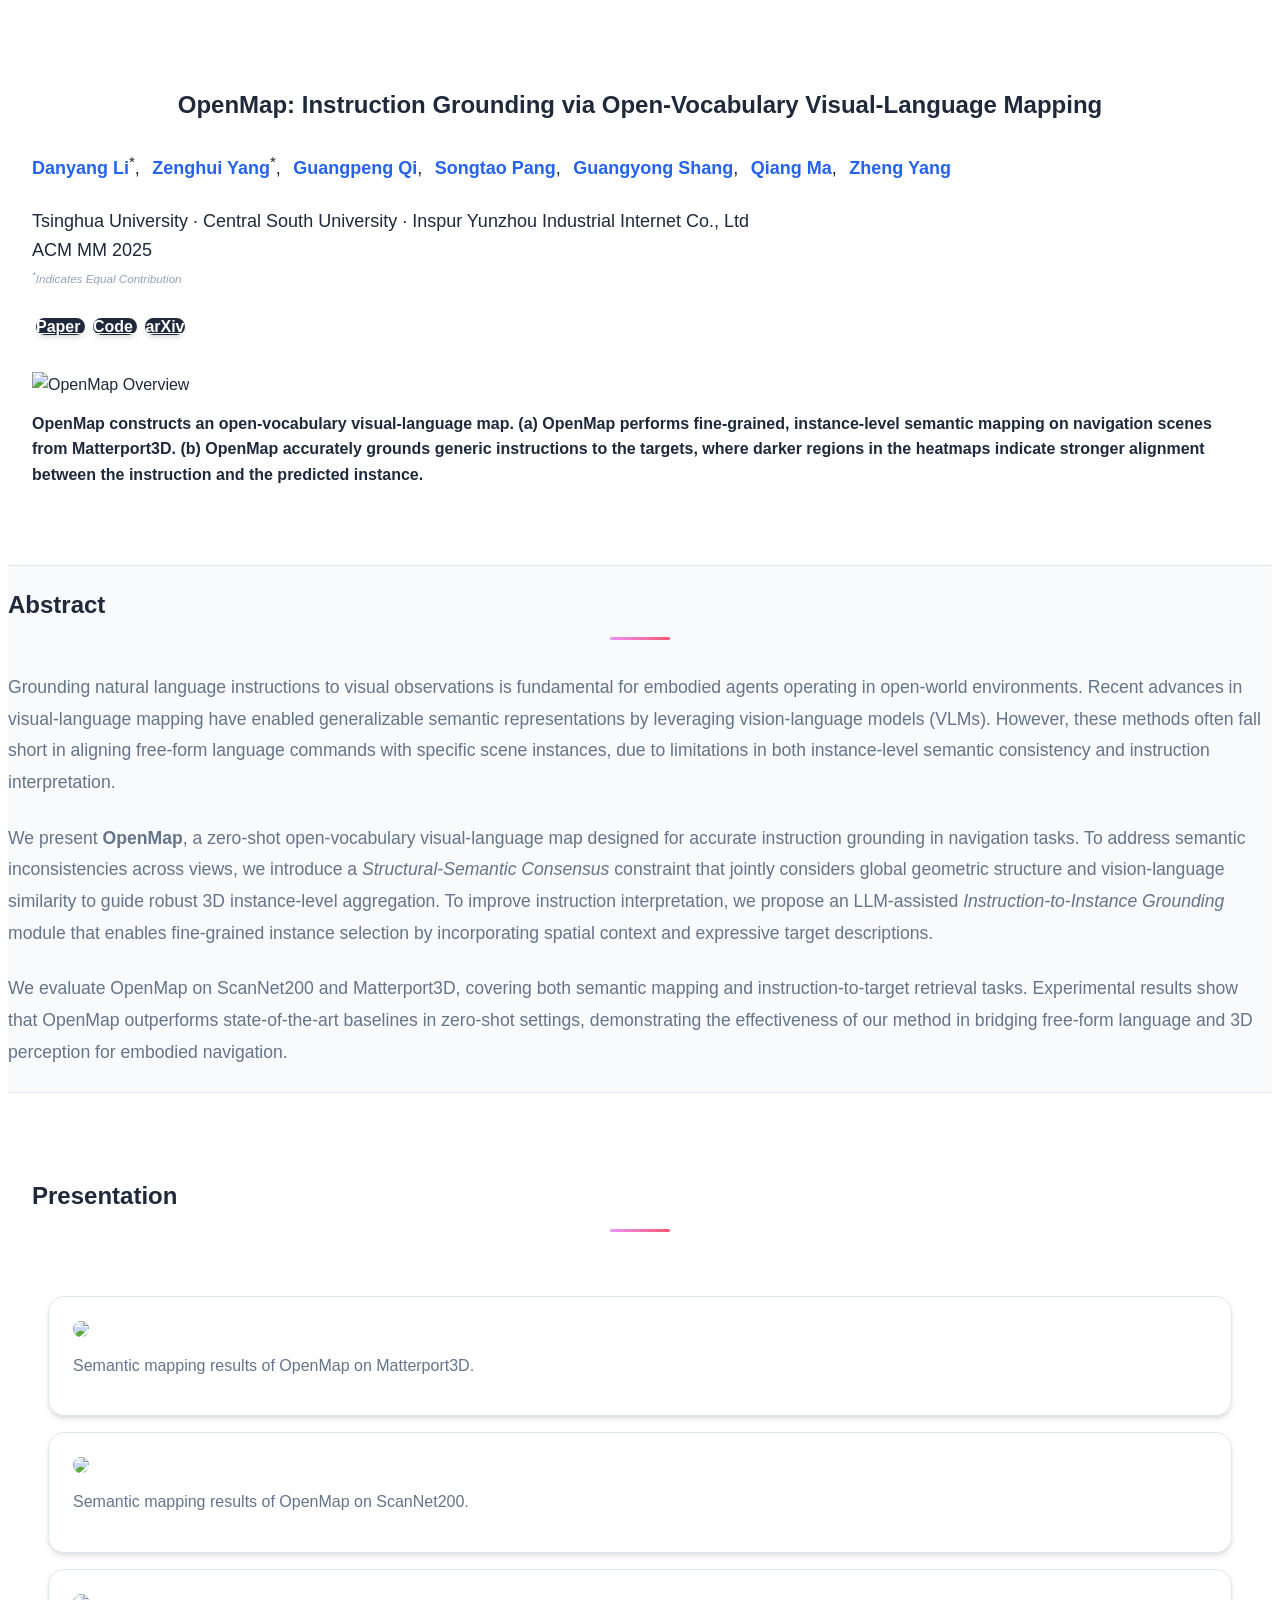
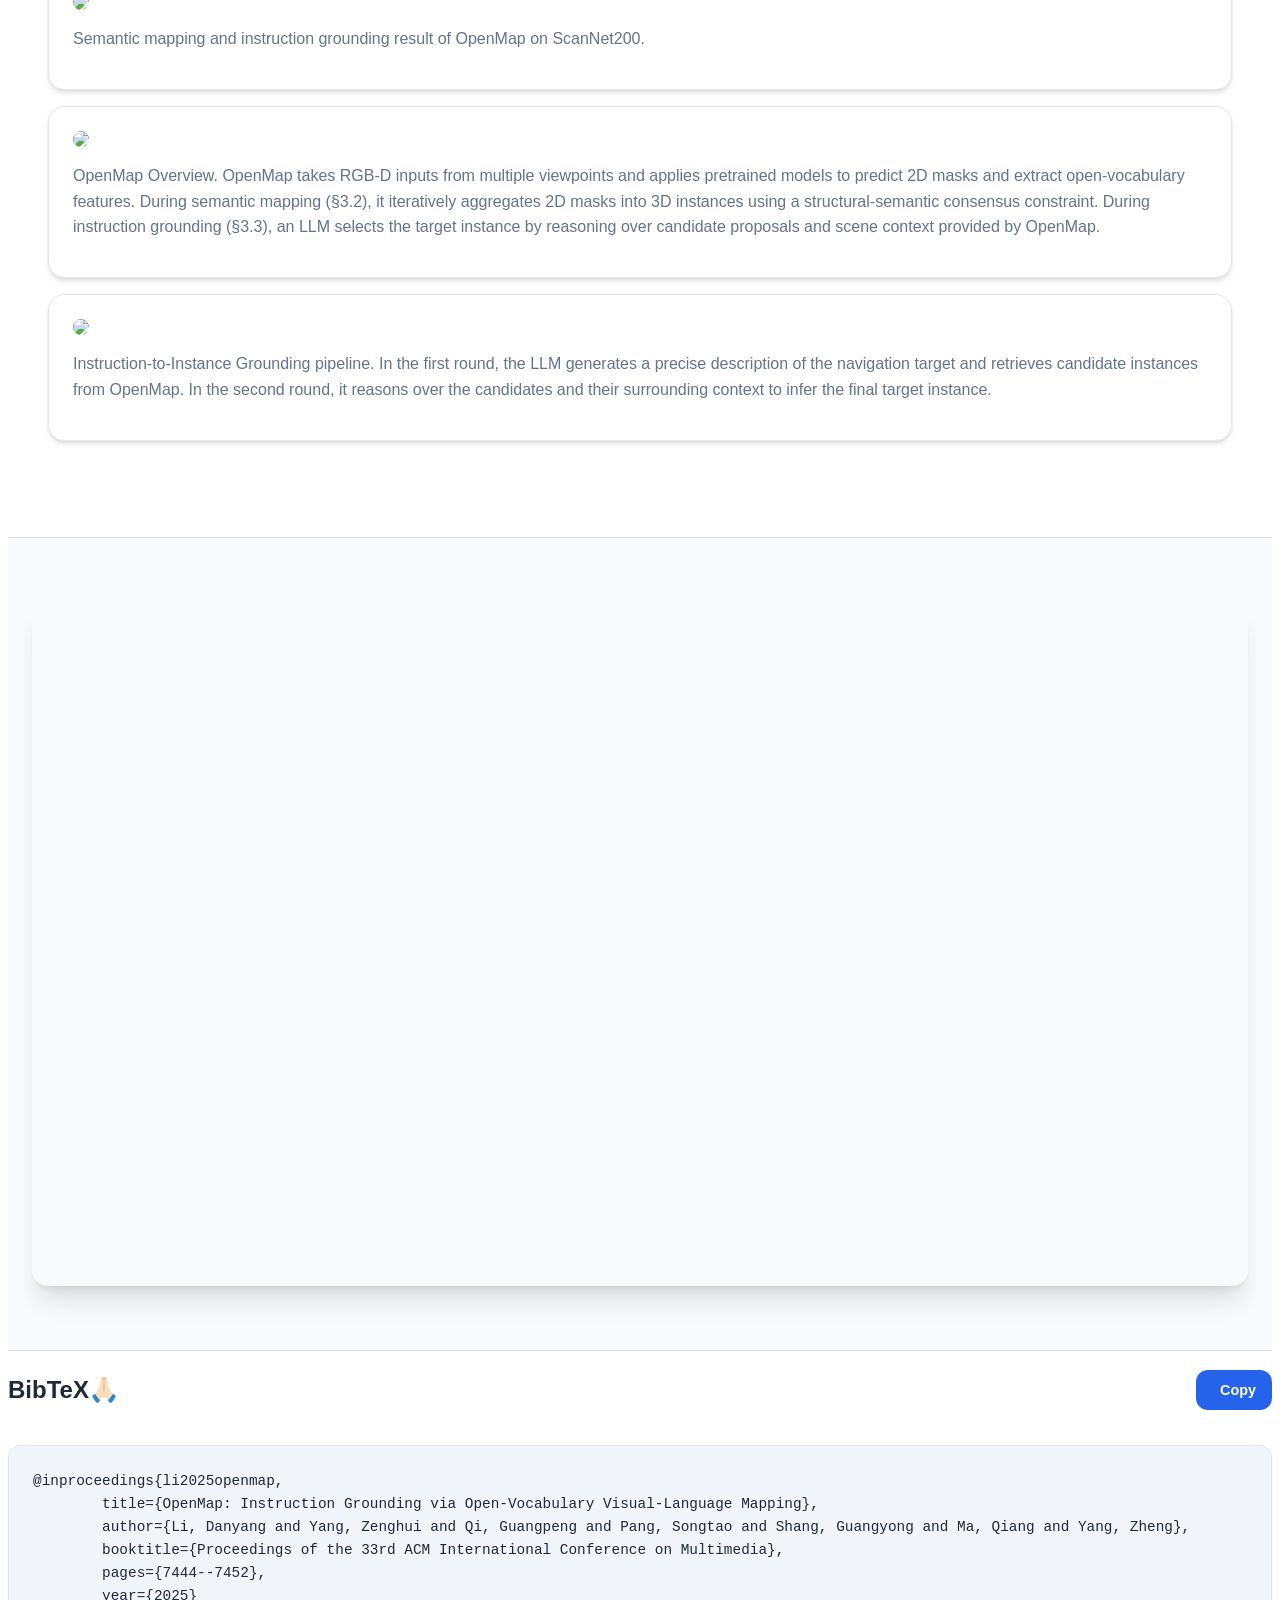
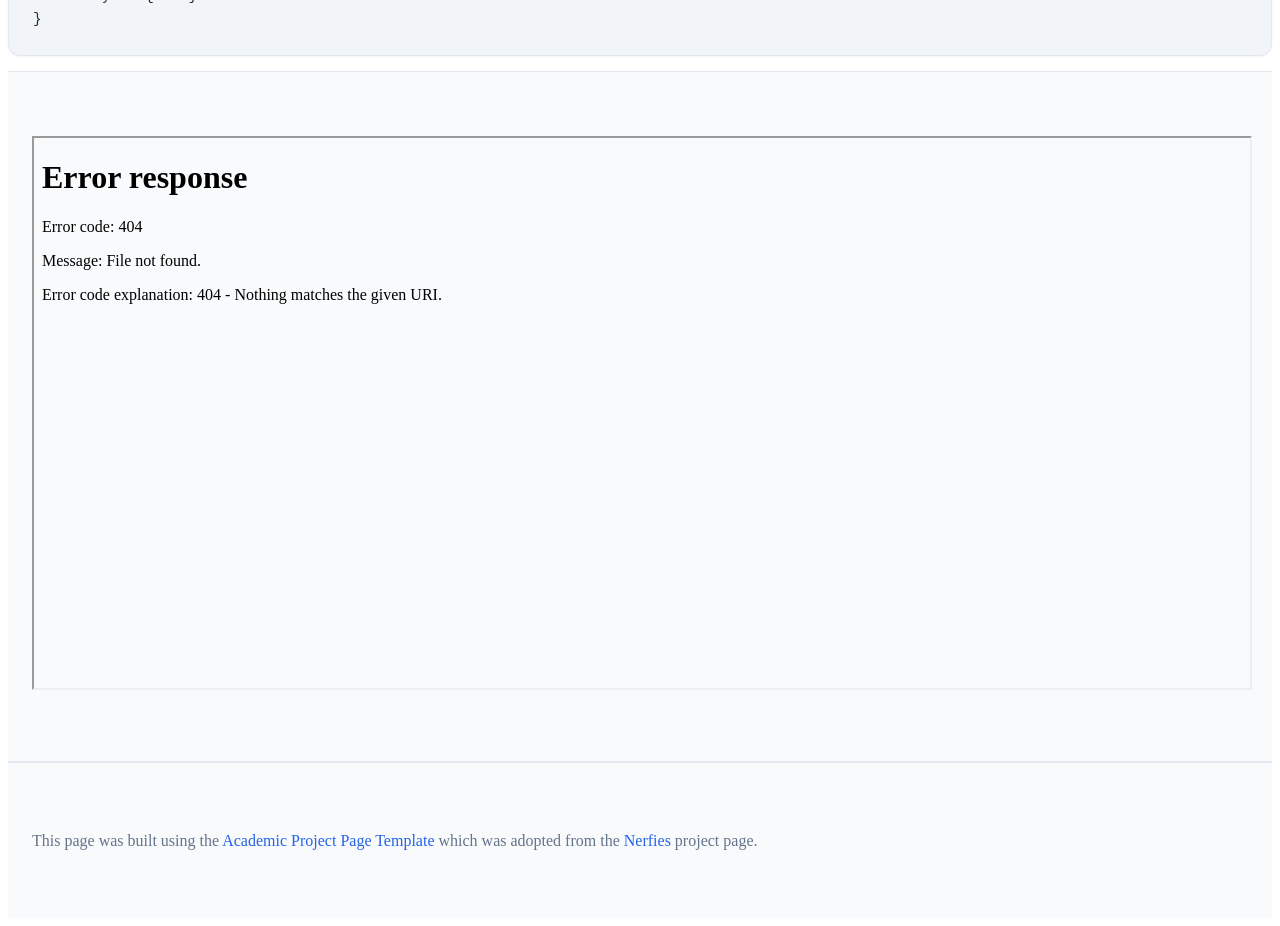
==== commit 216db8ca: "update bibtex" ====
--- a/index.html
+++ b/index.html
@@ -410,12 +410,12 @@
           <span class="copy-text">Copy</span>
         </button>
       </div>
-      <pre id="bibtex-code"><code>@article{li2025openmap,
-  title={OpenMap: Instruction Grounding via Open-Vocabulary Visual-Language Mapping},
-  author={Li, Danyang and Yang, Zenghui and Qi, Guangpeng and Pang, Songtao and Shang, Guangyong and Ma, Qiang and Yang, Zheng},
-  journal={ACM MM 2025},
-  year={2025},
-  <!-- url={https://github.com/openmap-project/openmap} -->
+      <pre id="bibtex-code"><code>@inproceedings{li2025openmap,
+        title={OpenMap: Instruction Grounding via Open-Vocabulary Visual-Language Mapping},
+        author={Li, Danyang and Yang, Zenghui and Qi, Guangpeng and Pang, Songtao and Shang, Guangyong and Ma, Qiang and Yang, Zheng},
+        booktitle={Proceedings of the 33rd ACM International Conference on Multimedia},
+        pages={7444--7452},
+        year={2025}
 }</code></pre>
     </div>
 </section>
